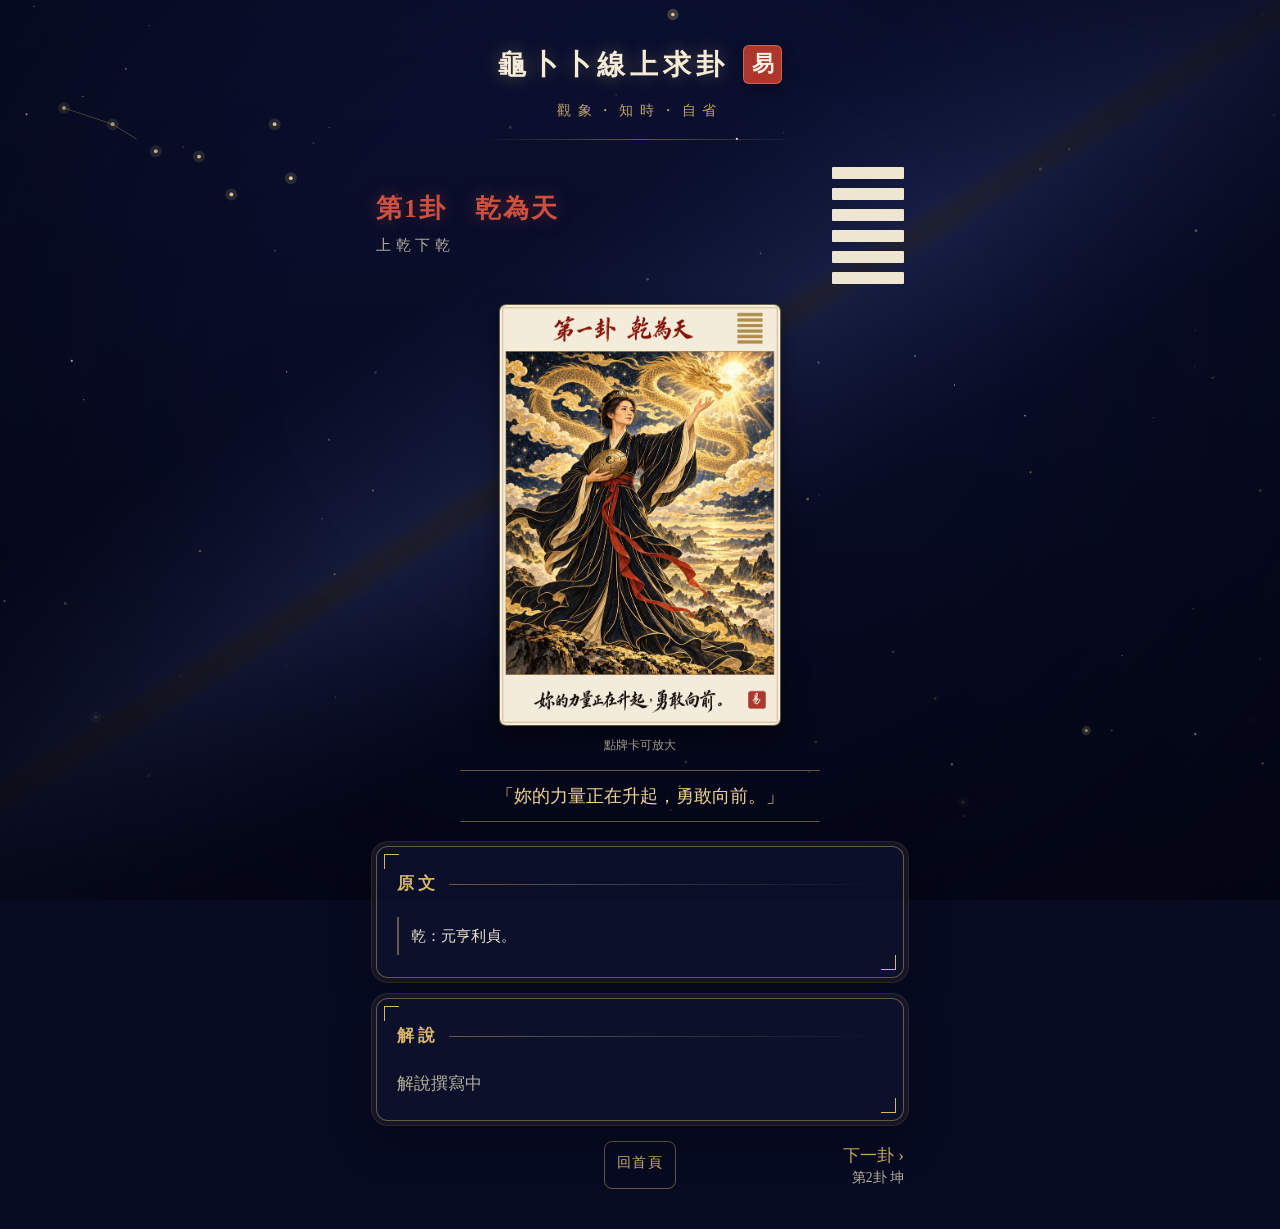
==== gua.html @ 10eeaedb "feat: 新增六十四卦卦典頁 Co-Authored-By: Claude Opus 5.5 <noreply@anthropic.com>" ====
<!DOCTYPE html>
<html lang="zh-Hant-TW">
<head>
  <meta charset="UTF-8">
  <meta name="viewport" content="width=device-width, initial-scale=1">
  <title>卦典｜龜卜卜線上求卦</title>
  <link rel="icon" href="images/favicon.svg" type="image/svg+xml">
  <link rel="icon" href="images/favicon-32.png" type="image/png" sizes="32x32">
  <link rel="apple-touch-icon" href="images/apple-touch-icon.png">
  <link rel="stylesheet" href="css/style.css">
</head>
<body>
  <canvas id="sky" aria-hidden="true"></canvas>
  <div class="sky-vignette" aria-hidden="true"></div>
  <div class="page">
    <header class="site-header">
      <div class="brand">
        <h1 class="site-title"><a href="index.html">龜卜卜線上求卦</a></h1>
        <span class="seal" aria-hidden="true">易</span>
      </div>
      <p class="tagline">觀象・知時・自省</p>
      <div class="header-rule" aria-hidden="true"></div>
    </header>

    <main class="site-main">
      <div class="gua-head">
        <div class="gua-head-text">
          <h2 class="gua-title" id="gua-title"></h2>
          <p class="gua-trigrams" id="gua-trigrams"></p>
        </div>
        <ol class="figure" id="gua-figure" aria-hidden="true"></ol>
      </div>

      <figure class="gua-card">
        <button class="hex-card" type="button" id="gua-card"><img alt=""></button>
        <figcaption class="hex-hint">點牌卡可放大</figcaption>
      </figure>

      <blockquote class="card-words" id="card-words"></blockquote>

      <section class="panel gua-section">
        <h2 class="panel-title">原文</h2>
        <blockquote class="gua-judgment" id="gua-judgment"></blockquote>
      </section>

      <section class="panel gua-section">
        <h2 class="panel-title">解說</h2>
        <p class="gua-pending">解說撰寫中</p>
      </section>

      <nav class="gua-nav" aria-label="換卦">
        <a class="gua-nav-prev" id="gua-prev" href="#"></a>
        <a class="btn btn-small gua-nav-home" href="index.html">回首頁</a>
        <a class="gua-nav-next" id="gua-next" href="#"></a>
      </nav>
    </main>
  </div>

  <div class="card-zoom" id="card-zoom" role="dialog" aria-modal="true" aria-label="牌卡放大檢視" hidden>
    <button class="hex-card" type="button" id="card-zoom-card" aria-label="關閉放大檢視"><img alt=""><img class="hex-flip" alt=""></button>
  </div>

  <script src="js/data.js"></script>
  <script src="js/yao.js"></script>
  <script src="js/gua-text.js"></script>
  <script src="js/hex-card.js"></script>
  <script src="js/gua.js"></script>
  <script src="js/sky.js"></script>
</body>
</html>
---- css/style.css ----
/* 龜卜卜六爻小幫手：星夜書齋 */
:root {
  --night: #070b22;
  --night-2: #0d1434;
  --glass: rgba(12, 18, 46, 0.84);
  --well: rgba(5, 9, 28, 0.55);
  --gold: #d6b46a;
  --gold-bright: #f0d48e;
  --gold-soft: rgba(214, 180, 106, 0.45);
  --gold-faint: rgba(214, 180, 106, 0.18);
  --text: #efe6d2;
  --text-soft: #b9b09c;
  --cinnabar: #b0352a;
  --cinnabar-light: #d0503f;
  --cinnabar-dark: #8e2a21;
  --moving: #f08a7a;
  --page-width: 560px;
  --font-serif: "Noto Serif TC", "Source Han Serif TC", "Songti TC", "PMingLiU", "MingLiU", serif;
  color-scheme: dark;
}

* { box-sizing: border-box; }

html { -webkit-text-size-adjust: 100%; }

body {
  margin: 0;
  min-height: 100vh;
  background-color: var(--night);
  background-image:
    radial-gradient(ellipse at 70% 0%, rgba(70, 90, 170, 0.35), transparent 60%),
    radial-gradient(ellipse at 10% 100%, rgba(214, 180, 106, 0.08), transparent 55%),
    linear-gradient(180deg, #0a1030 0%, #070b22 55%, #05071a 100%);
  background-attachment: fixed;
  color: var(--text);
  font-family: var(--font-serif);
  font-size: 17px;
  line-height: 1.75;
}

/* 背景星空（js/sky.js 畫在這張畫布上） */
#sky {
  position: fixed;
  inset: 0;
  z-index: 0;
  display: block;
  width: 100%;
  height: 100%;
}

.sky-vignette {
  position: fixed;
  inset: 0;
  z-index: 0;
  pointer-events: none;
  background: radial-gradient(ellipse at 50% 40%, transparent 40%, rgba(3, 5, 16, 0.65) 100%);
}

.page {
  position: relative;
  z-index: 1;
  max-width: var(--page-width);
  margin: 0 auto;
  padding: 0 16px;
  min-height: 100vh;
  display: flex;
  flex-direction: column;
}

/* 頁首 */
.site-header {
  padding: 40px 0 6px;
  text-align: center;
}

.brand {
  display: inline-flex;
  align-items: center;
  gap: 14px;
}

.site-title {
  margin: 0;
  font-size: 1.75rem;
  font-weight: 700;
  letter-spacing: 0.18em;
  color: #f6ecd6;
  text-shadow: 0 0 18px rgba(214, 180, 106, 0.35);
}

.seal {
  display: inline-flex;
  align-items: center;
  justify-content: center;
  width: 2.4rem;
  height: 2.4rem;
  flex-shrink: 0;
  background: var(--cinnabar);
  color: #fdf6e8;
  border-radius: 6px;
  font-size: 1.35rem;
  font-weight: 700;
  line-height: 1;
  box-shadow: inset 0 0 0 1px rgba(253, 246, 232, 0.25), 0 4px 14px rgba(0, 0, 0, 0.35);
}

.tagline {
  margin: 10px 0 0;
  font-size: 0.85rem;
  letter-spacing: 0.5em;
  color: var(--gold);
  opacity: 0.9;
}

.header-rule {
  max-width: 320px;
  height: 1px;
  margin: 16px auto 0;
  background: linear-gradient(90deg, transparent, var(--gold-soft), transparent);
}

/* 主內容 */
.site-main {
  flex: 1;
  padding: 20px 0 40px;
}

[hidden] { display: none !important; }

/* 區塊：深藍玻璃＋金色細框＋左上右下角飾 */
.panel,
.summary {
  position: relative;
  border: 1px solid var(--gold-soft);
  border-radius: 12px;
  background: var(--glass);
  box-shadow: 0 0 0 4px rgba(7, 11, 34, 0.6), 0 0 0 5px var(--gold-faint), 0 18px 40px rgba(0, 0, 0, 0.35);
  margin-bottom: 22px;
}

.panel { padding: 22px 20px; }

.panel::before,
.panel::after {
  content: "";
  position: absolute;
  width: 14px;
  height: 14px;
  border: 1px solid var(--gold);
  pointer-events: none;
}

.panel::before { top: 7px; left: 7px; border-right: 0; border-bottom: 0; }
.panel::after { bottom: 7px; right: 7px; border-left: 0; border-top: 0; }

.panel-title {
  display: flex;
  align-items: center;
  gap: 10px;
  margin: 0 0 18px;
  color: var(--gold);
  font-size: 1.05rem;
  font-weight: 700;
  letter-spacing: 0.25em;
}

.panel-title::after {
  content: "";
  flex: 1;
  height: 1px;
  background: linear-gradient(90deg, var(--gold-soft), transparent);
}

.step {
  display: inline-flex;
  align-items: center;
  justify-content: center;
  flex-shrink: 0;
  width: 26px;
  height: 26px;
  border: 1px solid var(--gold-soft);
  border-radius: 50%;
  font-size: 0.78rem;
  letter-spacing: 0;
  line-height: 1;
}

/* 表單欄位 */
.field { margin-bottom: 16px; }

.field-label {
  display: block;
  margin-bottom: 6px;
  color: var(--text-soft);
  font-size: 0.9rem;
  letter-spacing: 0.15em;
}

.input {
  width: 100%;
  min-height: 48px;
  padding: 8px 12px;
  border: 1px solid rgba(214, 180, 106, 0.3);
  border-radius: 8px;
  background: var(--well);
  color: var(--text);
  font-family: inherit;
  font-size: 1rem;
}

.input:focus {
  outline: none;
  border-color: var(--gold);
  box-shadow: 0 0 0 3px rgba(214, 180, 106, 0.15);
}

.input::placeholder { color: #7f7a6e; }

select.input option { background: var(--night-2); color: var(--text); }

.input-multiline {
  display: block;
  line-height: 1.6;
  resize: vertical;
}

.time-row {
  display: flex;
  flex-wrap: wrap;
  gap: 8px;
}

/* 窄螢幕放不下時，「填入現在時間」自動換到下一行 */
.time-row .input {
  flex: 1 1 240px;
  min-width: 0;
}

/* 按鈕：次要按鈕金框、主要按鈕朱紅漸層 */
.btn {
  min-height: 48px;
  padding: 8px 16px;
  border: 1px solid var(--gold-soft);
  border-radius: 8px;
  background: transparent;
  color: var(--gold);
  font-family: inherit;
  font-size: 1rem;
  letter-spacing: 0.08em;
  cursor: pointer;
  transition: background 0.2s, box-shadow 0.2s, border-color 0.2s;
}

.btn:hover { background: rgba(214, 180, 106, 0.08); border-color: var(--gold); }
.btn:active { background: rgba(214, 180, 106, 0.16); }

.btn:disabled {
  border-color: rgba(214, 180, 106, 0.18);
  color: #6f6a5f;
  background: transparent;
  cursor: not-allowed;
}

.btn-small {
  flex-shrink: 0;
  font-size: 0.9rem;
  padding: 8px 12px;
}

.btn-primary {
  border-color: #d86a59;
  background: linear-gradient(180deg, var(--cinnabar-light), var(--cinnabar));
  color: #fdf6e8;
  font-weight: 700;
  letter-spacing: 0.2em;
  box-shadow: 0 6px 18px rgba(176, 53, 42, 0.35);
}

.btn-primary:hover {
  border-color: #e07a69;
  background: linear-gradient(180deg, var(--cinnabar-light), var(--cinnabar));
  box-shadow: 0 8px 24px rgba(176, 53, 42, 0.5);
}

.btn-primary:active { background: var(--cinnabar-dark); }

.btn-primary:disabled {
  border-color: rgba(214, 180, 106, 0.18);
  background: rgba(255, 255, 255, 0.05);
  color: #6f6a5f;
  box-shadow: none;
}

.btn-block {
  display: block;
  width: 100%;
}

/* 摘要列 */
.summary {
  display: flex;
  align-items: center;
  gap: 12px;
  padding: 12px 14px;
  border-left: 3px solid var(--cinnabar);
}

.summary-text {
  flex: 1;
  min-width: 0;
  display: flex;
  flex-wrap: wrap;
  align-items: baseline;
  gap: 4px 10px;
  color: var(--text-soft);
  font-size: 0.95rem;
}

.summary-tag {
  padding: 0 8px;
  border-radius: 4px;
  background: var(--cinnabar);
  color: #fdf6e8;
  font-size: 0.85rem;
}

.summary-question {
  flex-basis: 100%;
  color: var(--text);
  font-weight: 700;
  overflow-wrap: anywhere;
  white-space: pre-line;
}

/* 擲卦區 */
.throw-buttons {
  display: grid;
  grid-template-columns: repeat(4, 1fr);
  gap: 8px;
  margin-bottom: 16px;
}

.throw-btn {
  display: flex;
  flex-direction: column;
  align-items: center;
  gap: 6px;
  min-height: 72px;
  padding: 10px 4px;
  border: 1px solid rgba(214, 180, 106, 0.3);
  border-radius: 10px;
  background: var(--well);
  color: var(--text);
  font-family: inherit;
  font-size: 1.05rem;
  font-weight: 700;
  cursor: pointer;
  transition: background 0.2s, border-color 0.2s;
}

.throw-btn:hover { border-color: var(--gold); background: rgba(214, 180, 106, 0.08); }
.throw-btn:active { background: rgba(214, 180, 106, 0.16); }

.coins {
  display: flex;
  gap: 3px;
}

.coin {
  display: inline-flex;
  align-items: center;
  justify-content: center;
  width: 18px;
  height: 18px;
  border-radius: 50%;
  border: 1.5px solid var(--gold);
  font-size: 10px;
  font-weight: 400;
  line-height: 1;
}

.coin-back { background: var(--gold); }

.coin-face { background: transparent; color: var(--gold); }

.coin-note {
  margin: -4px 0 16px;
  color: var(--text-soft);
  font-size: 0.85rem;
  line-height: 1.6;
}

.coin-note p { margin: 0 0 2px; }

.coin-note strong { color: var(--text); }

.coin-note ul {
  margin: 0;
  padding-left: 1.2em;
}

/* 卦象：第一擲在最下面，往上長 */
.hexagram-log {
  display: flex;
  flex-direction: column-reverse;
  gap: 10px;
  margin: 0 0 16px;
  padding: 14px 12px;
  list-style: none;
  border: 1px solid var(--gold-faint);
  border-radius: 8px;
  background: var(--well);
}

.yao-row {
  display: flex;
  align-items: center;
  gap: 8px;
}

.yao {
  display: flex;
  justify-content: space-between;
  flex-shrink: 0;
  width: 84px;
  height: 12px;
}

.yao i {
  display: block;
  height: 100%;
  background: var(--text);
  border-radius: 1px;
}

.yao-yang i { width: 100%; }

.yao-yin i { width: 42%; }

.yao-mark {
  flex-shrink: 0;
  width: 1.2em;
  text-align: center;
  font-weight: 700;
}

.yao-note {
  flex: 1;
  min-width: 0;
  color: var(--text-soft);
  font-size: 0.85rem;
  line-height: 1.4;
}

.is-moving .yao i { background: var(--cinnabar-light); }

.is-moving .yao-mark,
.is-moving .yao-note { color: var(--moving); }

/* 結果區 */
.result-figures {
  display: flex;
  justify-content: center;
  align-items: center;
  gap: 18px;
  margin-bottom: 14px;
  padding: 16px 8px 18px;
  border: 1px solid var(--gold-faint);
  border-radius: 8px;
  background: var(--well);
}

.figure-col {
  display: flex;
  flex-direction: column;
  align-items: center;
}

.figure-name {
  margin: 0 0 10px;
  color: var(--gold-bright);
  font-size: 1.1rem;
  font-weight: 700;
  line-height: 1.2;
}

.figure {
  display: flex;
  flex-direction: column;
  gap: 7px;
  margin: 0;
  padding: 0;
  list-style: none;
}

/* 每一行固定高度，本卦與變卦的爻才會一對一對齊 */
.figure-row {
  display: flex;
  align-items: center;
  gap: 6px;
  height: 14px;
}

.figure-row .yao-mark { line-height: 1; }

.yao-lg {
  width: 72px;
  height: 12px;
}

/* 變卦不標 ○ ✕，但留出同樣寬度，兩邊卦象才會對稱 */
.figure-changed .yao-mark { visibility: hidden; }

.figure-arrow {
  font-size: 1.4rem;
  color: var(--gold);
}

/* 卦象牌卡：本卦、變卦並排；變卦只把中間的畫左右翻轉，上下的字與卦畫不翻 */
.hex-cards {
  display: flex;
  justify-content: center;
  align-items: center;
  gap: 10px;
}

.hex-card-col {
  flex: 0 1 240px;
  min-width: 0;
  margin: 0;
}

.hex-card-col figcaption {
  margin-top: 8px;
  text-align: center;
  color: var(--text-soft);
  font-size: 0.8rem;
  letter-spacing: 0.4em;
}

.hex-card {
  position: relative;
  display: block;
  width: 100%;
  padding: 0;
  border: 0;
  border-radius: 6px;
  overflow: hidden;
  background: #1a1d2e;
  aspect-ratio: 683 / 1024;
  cursor: zoom-in;
  box-shadow: 0 0 0 1px var(--gold-soft), 0 10px 26px rgba(0, 0, 0, 0.5);
  transition: transform 0.25s, box-shadow 0.25s;
}

.hex-card:hover {
  transform: translateY(-3px);
  box-shadow: 0 0 0 1px var(--gold), 0 0 24px rgba(214, 180, 106, 0.35), 0 14px 30px rgba(0, 0, 0, 0.5);
}

.hex-card:focus-visible { outline: 2px solid var(--gold-bright); outline-offset: 3px; }

.hex-card img {
  position: absolute;
  inset: 0;
  display: block;
  width: 100%;
  height: 100%;
}

/* 插畫區在原圖 y=170～1352、x=22～1002（1024×1536），左右對稱，翻轉後位置不變 */
.hex-card .hex-flip {
  display: none;
  transform: scaleX(-1);
  clip-path: inset(11.07% 2.15% 11.98% 2.15%);
}

.hex-card.is-mirror .hex-flip { display: block; }

.hex-arrow {
  flex: none;
  margin-bottom: 26px;
  color: var(--gold);
  font-size: 1.4rem;
}

.hex-hint {
  margin: 10px 0 18px;
  text-align: center;
  color: var(--text-soft);
  font-size: 0.75rem;
}

/* 我的啟發 */
.insight { margin-bottom: 20px; }

/* 至少 3 行高；手機一行字少，打滿 60 字時框跟著長高，不出現捲軸 */
.insight .input {
  font-size: 1rem;
  line-height: 1.7;
  resize: none;
  field-sizing: content;
  min-height: calc(1.7em * 3 + 18px);
}

.insight-count {
  margin: 4px 0 0;
  text-align: right;
  color: var(--text-soft);
  font-size: 0.75rem;
}

.insight-count.is-full { color: var(--moving); }

/* 下載紀念圖 */
.btn-keep {
  display: block;
  margin: -6px auto 22px;
  padding: 8px 22px;
}

/* 牌卡放大檢視：點一下關閉 */
.card-zoom {
  position: fixed;
  inset: 0;
  z-index: 20;
  display: flex;
  align-items: center;
  justify-content: center;
  padding: 16px;
  background: rgba(3, 5, 16, 0.92);
}

.card-zoom[hidden] { display: none; }

.card-zoom .hex-card {
  width: min(100%, calc((100vh - 32px) * 683 / 1024));
  width: min(100%, calc((100dvh - 32px) * 683 / 1024));
  max-width: 683px;
  border-radius: 8px;
  cursor: zoom-out;
  box-shadow: 0 0 40px rgba(214, 180, 106, 0.25);
}

.card-zoom .hex-card:hover { transform: none; }

body.zoom-open { overflow: hidden; }

.result-zhande {
  margin: 0 0 14px;
  text-align: center;
  color: var(--gold-bright);
  font-size: 1.45rem;
  font-weight: 700;
  letter-spacing: 0.15em;
  text-shadow: 0 0 20px rgba(240, 212, 142, 0.35);
}

.result-quiet {
  margin: -6px 0 16px;
  text-align: center;
  color: var(--text-soft);
}

.result-gua { margin-bottom: 14px; }

.gua-name {
  margin: 0 0 4px;
  color: var(--gold);
  font-weight: 700;
}

.gua-judgment {
  margin: 0;
  padding: 6px 12px;
  border-left: 2px solid var(--gold-soft);
  color: var(--text);
  font-size: 0.95rem;
}

.result-moving {
  margin: 0;
  color: var(--moving);
  font-weight: 700;
}

/* 複製區 */
.copy-area .panel-title { margin-bottom: 4px; }

.copy-area {
  display: flex;
  flex-direction: column;
  gap: 12px;
}

.copy-fail {
  margin: 0;
  color: var(--moving);
  font-size: 0.9rem;
}

.note-preview summary {
  cursor: pointer;
  color: var(--text-soft);
  padding: 4px 0;
}

.note-preview pre {
  margin: 8px 0 0;
  padding: 12px;
  max-height: 60vh;
  overflow: auto;
  border: 1px solid var(--gold-faint);
  border-radius: 8px;
  background: var(--well);
  color: var(--text);
  font-size: 0.8rem;
  line-height: 1.6;
  white-space: pre-wrap;
  overflow-wrap: anywhere;
}

/* 手機：卦象縮小一點才放得下 */
@media (max-width: 420px) {
  .result-figures { gap: 10px; }
  .yao-lg { width: 60px; }
  .panel { padding: 22px 16px; }
}

@media (max-width: 360px) {
  .result-figures { gap: 6px; }
  .yao-lg { width: 50px; }
}

.nowrap { display: inline-block; }

@media (max-width: 380px) {
  body { font-size: 16px; }
  .site-title { font-size: 1.4rem; letter-spacing: 0.1em; }
  .tagline { letter-spacing: 0.35em; }
}

/* 卦典頁（gua.html） */
.site-title a {
  color: inherit;
  text-decoration: none;
}

.gua-head {
  display: flex;
  align-items: center;
  justify-content: space-between;
  gap: 16px;
  margin-bottom: 20px;
}

.gua-title {
  margin: 0;
  color: var(--cinnabar-light);
  font-size: 1.6rem;
  line-height: 1.3;
  letter-spacing: 0.08em;
  text-shadow: 0 0 18px rgba(208, 80, 63, 0.35);
}

.gua-trigrams {
  margin: 6px 0 0;
  color: var(--text-soft);
  font-size: 0.95rem;
  letter-spacing: 0.3em;
}

.gua-head .figure { flex: none; }

.gua-card {
  max-width: 280px;
  margin: 0 auto;
}

.gua-card .hex-hint { margin-bottom: 0; }

.card-words {
  max-width: 360px;
  margin: 14px auto 24px;
  padding: 10px 8px;
  border-top: 1px solid var(--gold-soft);
  border-bottom: 1px solid var(--gold-soft);
  color: var(--gold-bright);
  font-size: 1.1rem;
  text-align: center;
}

.gua-section { margin-bottom: 20px; }

.gua-pending {
  margin: 0;
  color: var(--text-soft);
}

.gua-nav {
  display: grid;
  grid-template-columns: 1fr auto 1fr;
  align-items: center;
  gap: 10px;
  margin-top: 8px;
}

.gua-nav-prev,
.gua-nav-next {
  color: var(--gold);
  text-decoration: none;
  line-height: 1.4;
}

.gua-nav-next { text-align: right; }

.gua-nav-prev:hover,
.gua-nav-next:hover { color: var(--gold-bright); }

.gua-nav-name {
  display: block;
  color: var(--text-soft);
  font-size: 0.85rem;
}

.gua-nav-home { grid-column: 2; text-decoration: none; }
.gua-nav-next { grid-column: 3; }

@media (max-width: 380px) {
  .gua-title { font-size: 1.3rem; letter-spacing: 0.04em; }
  .gua-head .yao-lg { width: 50px; }
}
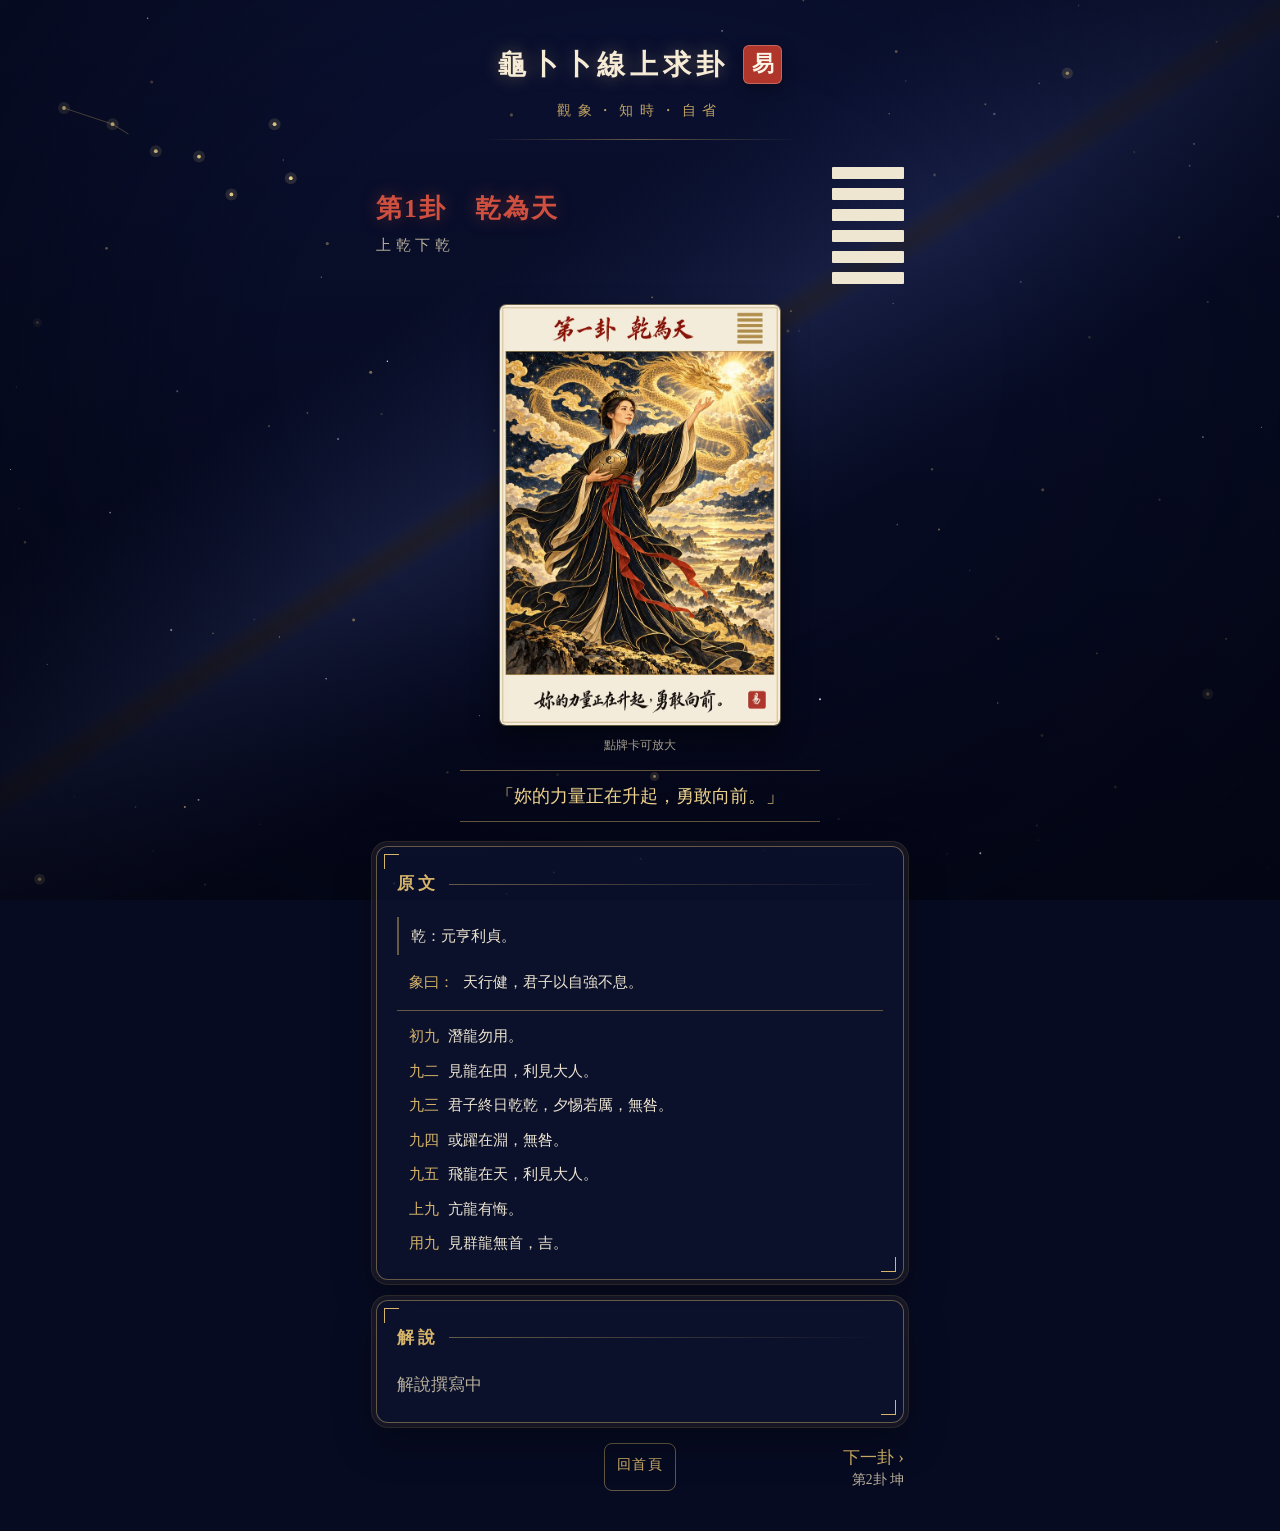
==== commit 7c52b461: "feat: 卦典頁新增爻辭與大象傳 Co-Authored-By: Claude Opus 5.5 <noreply@anthropic.com>" ====
--- a/gua.html
+++ b/gua.html
@@ -41,6 +41,8 @@
       <section class="panel gua-section">
         <h2 class="panel-title">原文</h2>
         <blockquote class="gua-judgment" id="gua-judgment"></blockquote>
+        <p class="gua-xiang"><span class="gua-label">象曰：</span><span id="gua-xiang"></span></p>
+        <ol class="gua-yao" id="gua-yao"></ol>
       </section>
 
       <section class="panel gua-section">
--- a/css/style.css
+++ b/css/style.css
@@ -792,6 +792,33 @@
 
 .gua-section { margin-bottom: 20px; }
 
+/* 原文：象曰、爻辭；爻題用古金色，和經文隔開 */
+.gua-label {
+  margin-right: 0.6em;
+  color: var(--gold);
+}
+
+.gua-xiang {
+  margin: 14px 0 0;
+  padding: 0 12px;
+  font-size: 0.95rem;
+}
+
+.gua-yao {
+  margin: 14px 0 0;
+  padding: 12px 12px 0;
+  border-top: 1px solid var(--gold-soft);
+  list-style: none;
+  font-size: 0.95rem;
+}
+
+.gua-yao li {
+  padding-left: 2.6em;
+  text-indent: -2.6em;
+}
+
+.gua-yao li + li { margin-top: 8px; }
+
 .gua-pending {
   margin: 0;
   color: var(--text-soft);
@@ -830,3 +857,87 @@
   .gua-title { font-size: 1.3rem; letter-spacing: 0.04em; }
   .gua-head .yao-lg { width: 50px; }
 }
+
+/* 結果區卦名可點：新分頁打開卦典頁 */
+.gua-link {
+  color: inherit;
+  text-decoration: underline;
+  text-decoration-color: var(--gold-soft);
+  text-underline-offset: 4px;
+}
+
+.gua-link:hover { color: var(--gold-bright); text-decoration-color: var(--gold); }
+
+/* 首頁最下方「六十四卦」：8 欄 × 8 列，手機上也是 8 欄 */
+.gua-index .panel-title { margin-bottom: 4px; }
+
+.gua-index-hint {
+  margin: 0 0 14px;
+  color: var(--text-soft);
+  font-size: 0.9rem;
+}
+
+.gua-grid {
+  display: grid;
+  grid-template-columns: repeat(8, minmax(0, 1fr));
+  gap: 4px;
+  margin: 0;
+  padding: 0;
+  list-style: none;
+}
+
+.gua-cell {
+  display: flex;
+  flex-direction: column;
+  align-items: center;
+  gap: 5px;
+  padding: 8px 0 4px;
+  border: 1px solid transparent;
+  border-radius: 6px;
+  color: var(--text);
+  text-decoration: none;
+}
+
+.gua-cell:hover { border-color: var(--gold-soft); background: rgba(214, 180, 106, 0.08); }
+.gua-cell:hover .gua-cell-name { color: var(--gold-bright); }
+.gua-cell:focus-visible { outline: 2px solid var(--gold-bright); outline-offset: 1px; }
+
+.mini-figure {
+  display: flex;
+  flex-direction: column;
+  gap: 2px;
+  width: 20px;
+}
+
+.mini-yao {
+  display: flex;
+  justify-content: space-between;
+  height: 3px;
+}
+
+.mini-yao i {
+  display: block;
+  height: 100%;
+  background: var(--gold);
+}
+
+.gua-cell-name {
+  font-size: 1.05rem;
+  line-height: 1.6;
+  white-space: nowrap;
+}
+
+/* 兩個字的卦名（小畜、噬嗑、既濟……）縮小，才放得進窄格 */
+.gua-cell-name.is-long {
+  font-size: 0.9rem;
+  line-height: calc(1.05rem * 1.6);
+}
+
+@media (max-width: 440px) {
+  .gua-cell-name.is-long { font-size: 0.8rem; letter-spacing: -0.02em; }
+}
+
+@media (max-width: 380px) {
+  .gua-grid { gap: 2px; }
+  .gua-cell-name.is-long { font-size: 0.75rem; }
+}
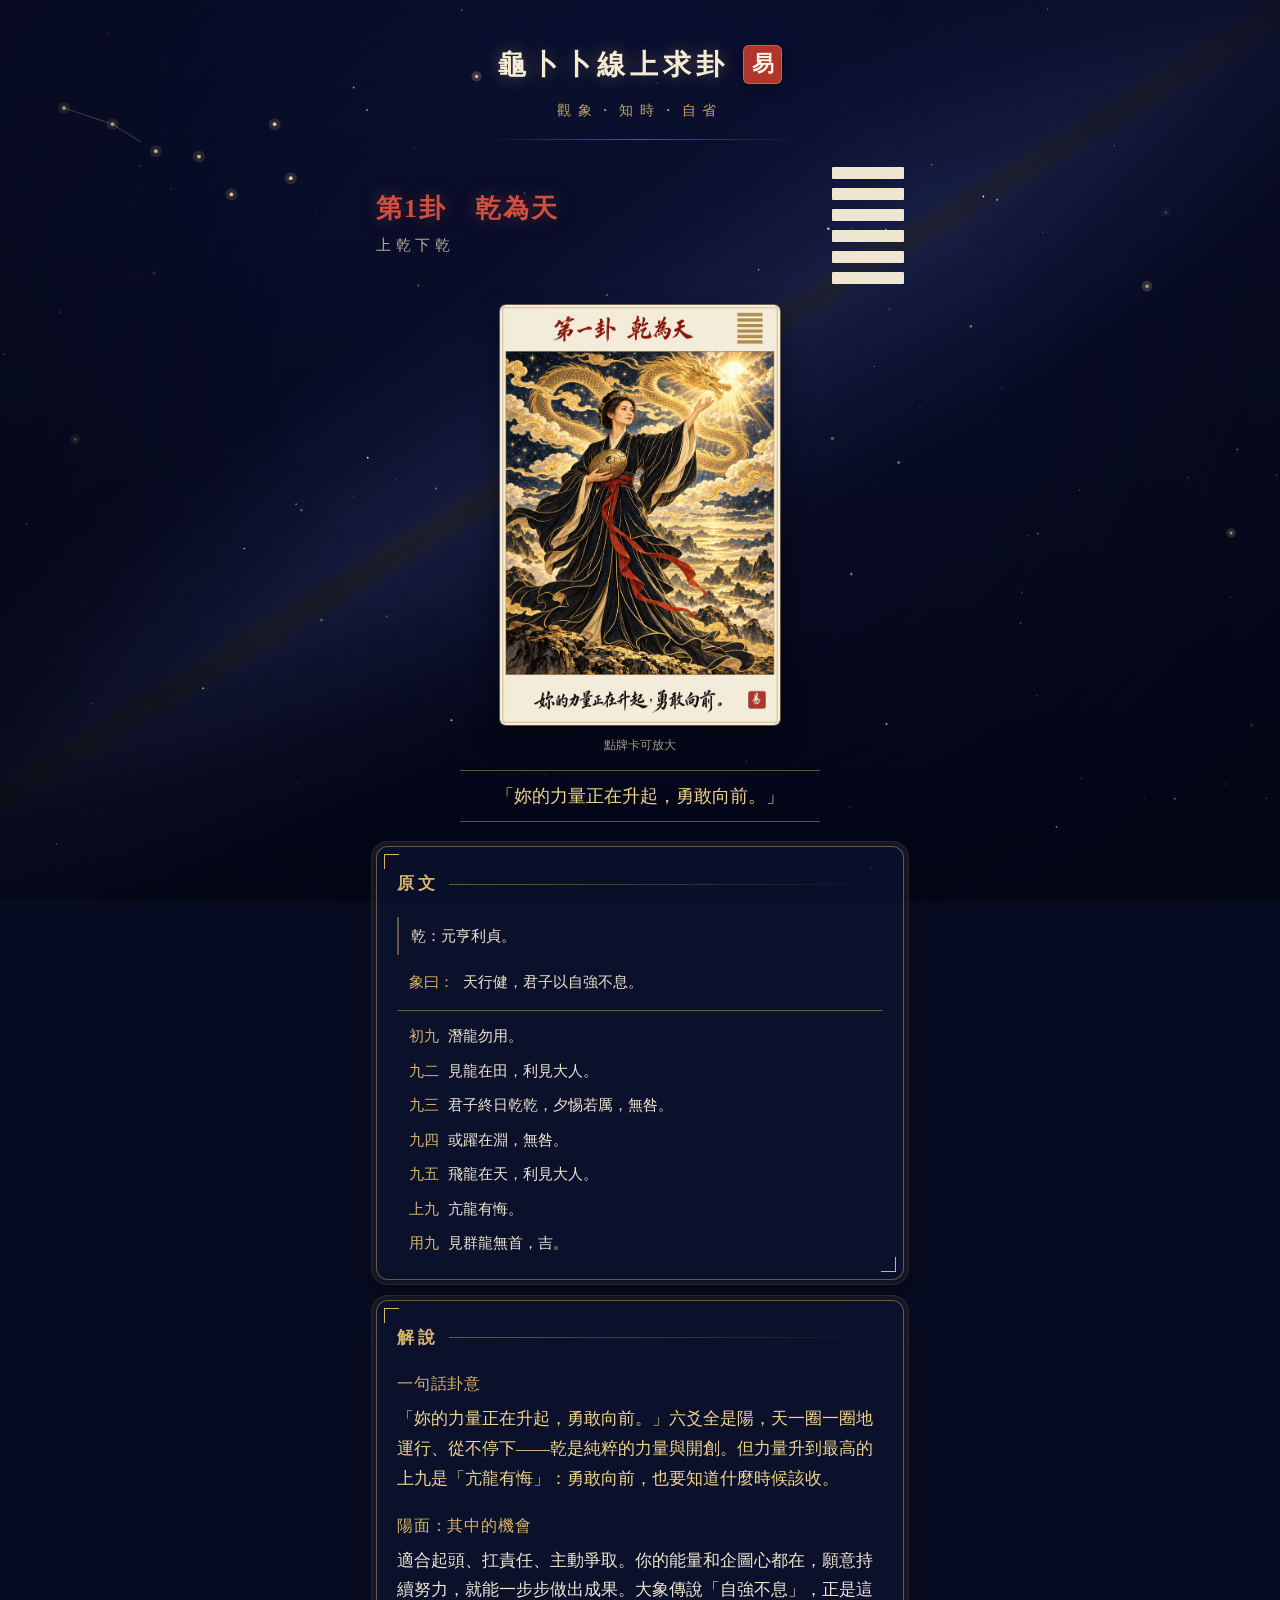
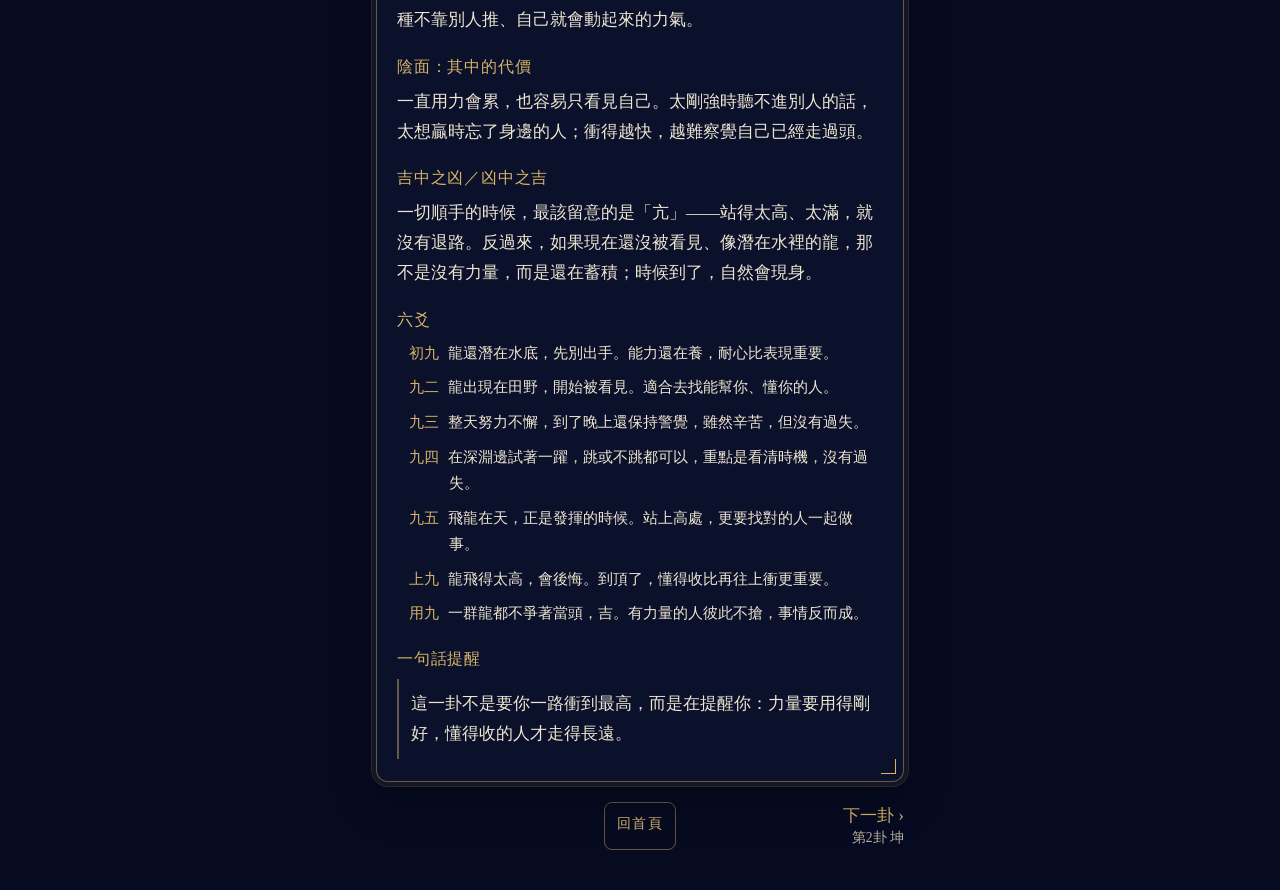
==== commit e125a1b3: "feat: 卦典頁加上第1～8卦解說 Co-Authored-By: Claude Opus 5.5 <noreply@anthropic.com>" ====
--- a/gua.html
+++ b/gua.html
@@ -47,7 +47,21 @@
 
       <section class="panel gua-section">
         <h2 class="panel-title">解說</h2>
-        <p class="gua-pending">解說撰寫中</p>
+        <p class="gua-pending" id="gua-pending">解說撰寫中</p>
+        <div class="gua-commentary" id="gua-commentary" hidden>
+          <h3 class="gua-sub">一句話卦意</h3>
+          <p class="gua-meaning" id="c-meaning"></p>
+          <h3 class="gua-sub">陽面：其中的機會</h3>
+          <p id="c-yang"></p>
+          <h3 class="gua-sub">陰面：其中的代價</h3>
+          <p id="c-yin"></p>
+          <h3 class="gua-sub">吉中之凶／凶中之吉</h3>
+          <p id="c-flip"></p>
+          <h3 class="gua-sub">六爻</h3>
+          <ol class="gua-yao gua-yao-plain" id="c-yao"></ol>
+          <h3 class="gua-sub">一句話提醒</h3>
+          <p class="gua-remind" id="c-remind"></p>
+        </div>
       </section>
 
       <nav class="gua-nav" aria-label="換卦">
--- a/css/style.css
+++ b/css/style.css
@@ -185,6 +185,47 @@
   line-height: 1;
 }
 
+/* 新手說明框：點標題展開／收起 */
+.guide > summary {
+  cursor: pointer;
+  list-style: none;
+  margin-bottom: 0;
+  padding: 4px 0;
+}
+
+.guide > summary::-webkit-details-marker { display: none; }
+
+.guide[open] > summary { margin-bottom: 14px; }
+
+.guide-mark {
+  order: 2;
+  flex-shrink: 0;
+  font-size: 1.2rem;
+  letter-spacing: 0;
+  transition: transform 0.2s ease;
+}
+
+.guide[open] .guide-mark { transform: rotate(180deg); }
+
+.guide-steps {
+  margin: 0;
+  padding-left: 1.4em;
+  color: var(--text);
+  line-height: 1.8;
+}
+
+.guide-steps li + li { margin-top: 12px; }
+
+.guide-steps li::marker { color: var(--gold); }
+
+.guide-steps p { margin: 0; }
+
+.guide-step-title {
+  color: var(--gold);
+  font-weight: 700;
+  letter-spacing: 0.08em;
+}
+
 /* 表單欄位 */
 .field { margin-bottom: 16px; }
 
@@ -824,6 +865,32 @@
   color: var(--text-soft);
 }
 
+/* 解說：小標用古金色，段落之間留白；六爻白話不加上方分隔線 */
+.gua-sub {
+  margin: 18px 0 6px;
+  color: var(--gold);
+  font-size: 1rem;
+  font-weight: normal;
+  letter-spacing: 0.05em;
+}
+
+.gua-commentary > .gua-sub:first-child { margin-top: 0; }
+
+.gua-commentary p { margin: 0; }
+
+.gua-meaning { color: var(--gold-bright); }
+
+.gua-yao-plain {
+  margin-top: 0;
+  padding-top: 0;
+  border-top: 0;
+}
+
+.gua-remind {
+  padding: 10px 12px;
+  border-left: 2px solid var(--gold-soft);
+}
+
 .gua-nav {
   display: grid;
   grid-template-columns: 1fr auto 1fr;
@@ -941,3 +1008,37 @@
   .gua-grid { gap: 2px; }
   .gua-cell-name.is-long { font-size: 0.75rem; }
 }
+
+/* 自選卦做紀念圖：選卦模式下，本卦／變卦格子加朱紅框、角上小字「本」「變」 */
+.pick-toggle { display: block; margin: 0 0 12px; }
+
+.gua-cell { position: relative; }
+
+.gua-grid.is-picking .gua-cell { cursor: pointer; }
+
+.gua-cell.is-picked,
+.gua-cell.is-picked:hover {
+  border-color: var(--cinnabar-light);
+  background: rgba(176, 53, 42, 0.16);
+}
+
+/* 角標壓在格子右上角外緣，手機窄格也不會蓋到卦畫 */
+.pick-mark {
+  position: absolute;
+  top: -6px;
+  right: -4px;
+  z-index: 1;
+  padding: 2px 3px;
+  border-radius: 3px;
+  background: var(--cinnabar);
+  color: #fdf6e8;
+  font-size: 0.65rem;
+  font-weight: 700;
+  line-height: 1;
+}
+
+.pick-mark:empty { display: none; }
+
+.pick-preview { margin-top: 22px; }
+
+.pick-preview .btn-keep { margin-bottom: 4px; }
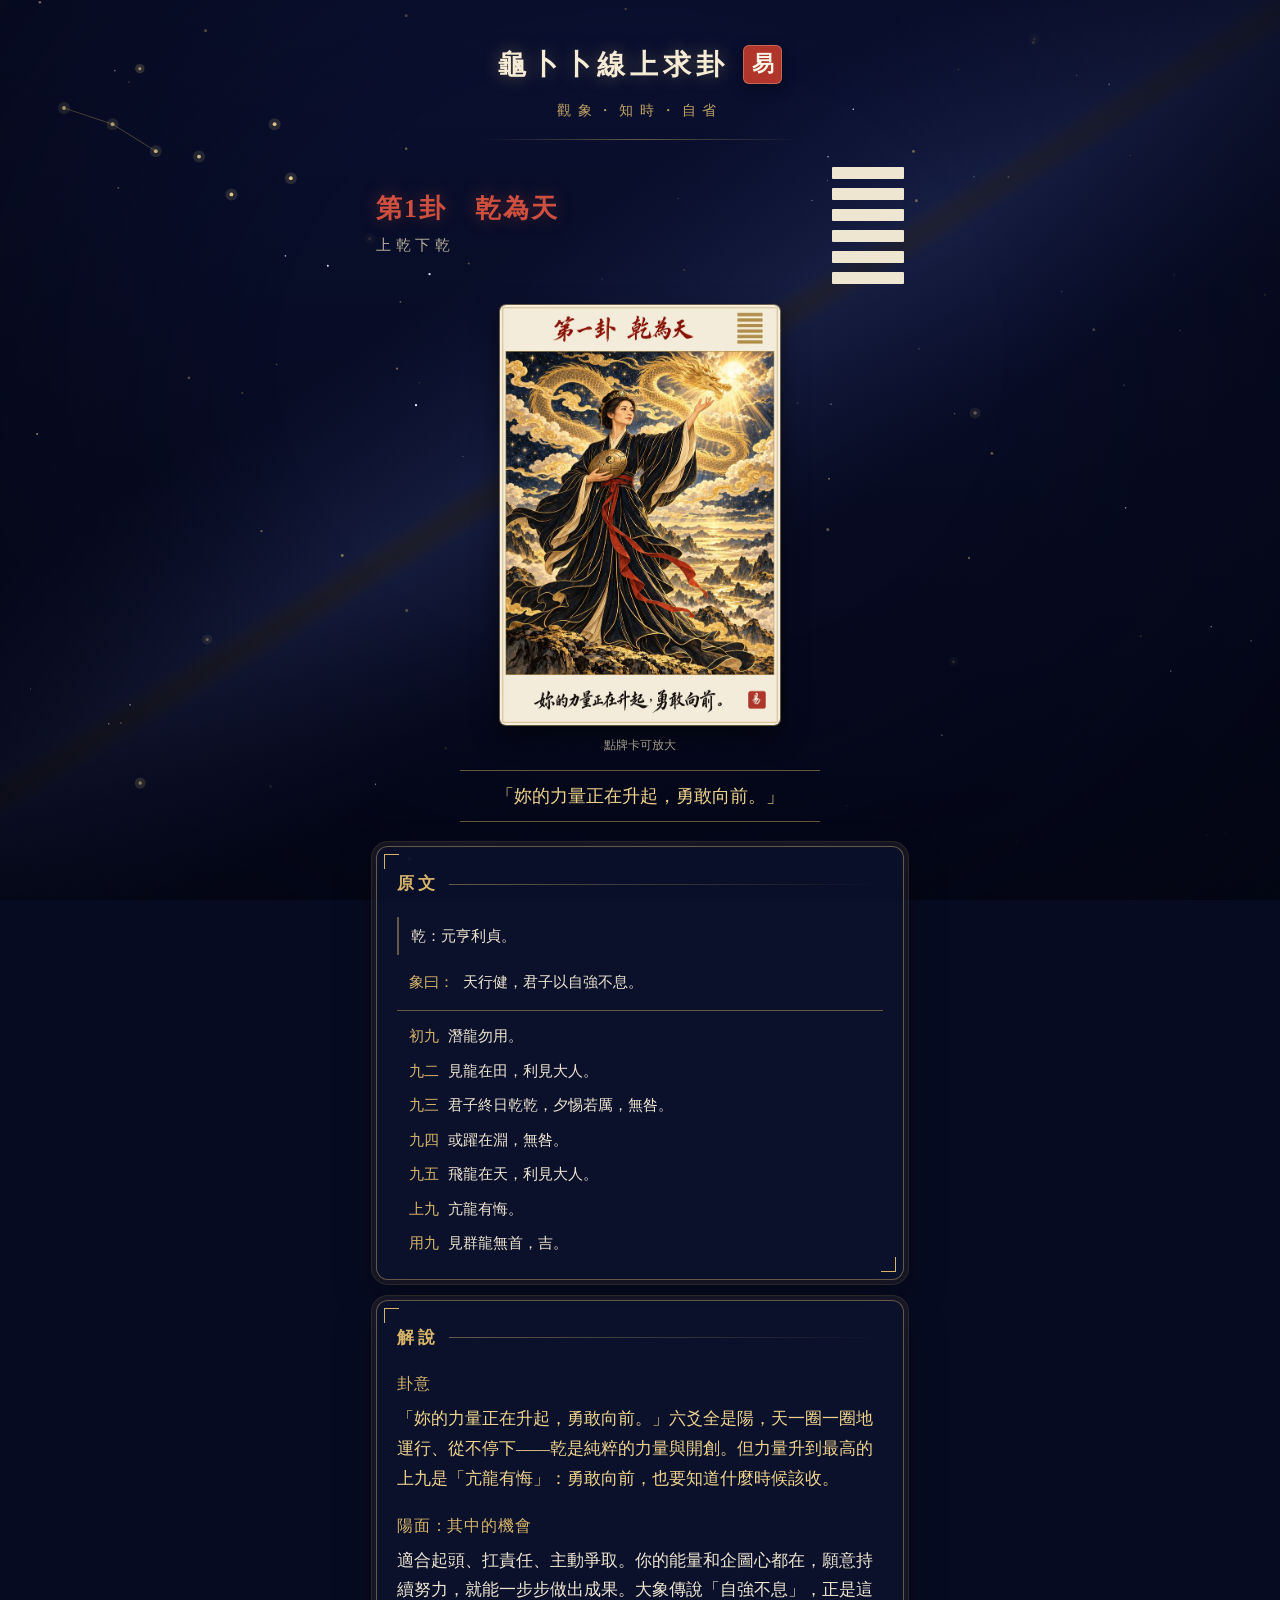
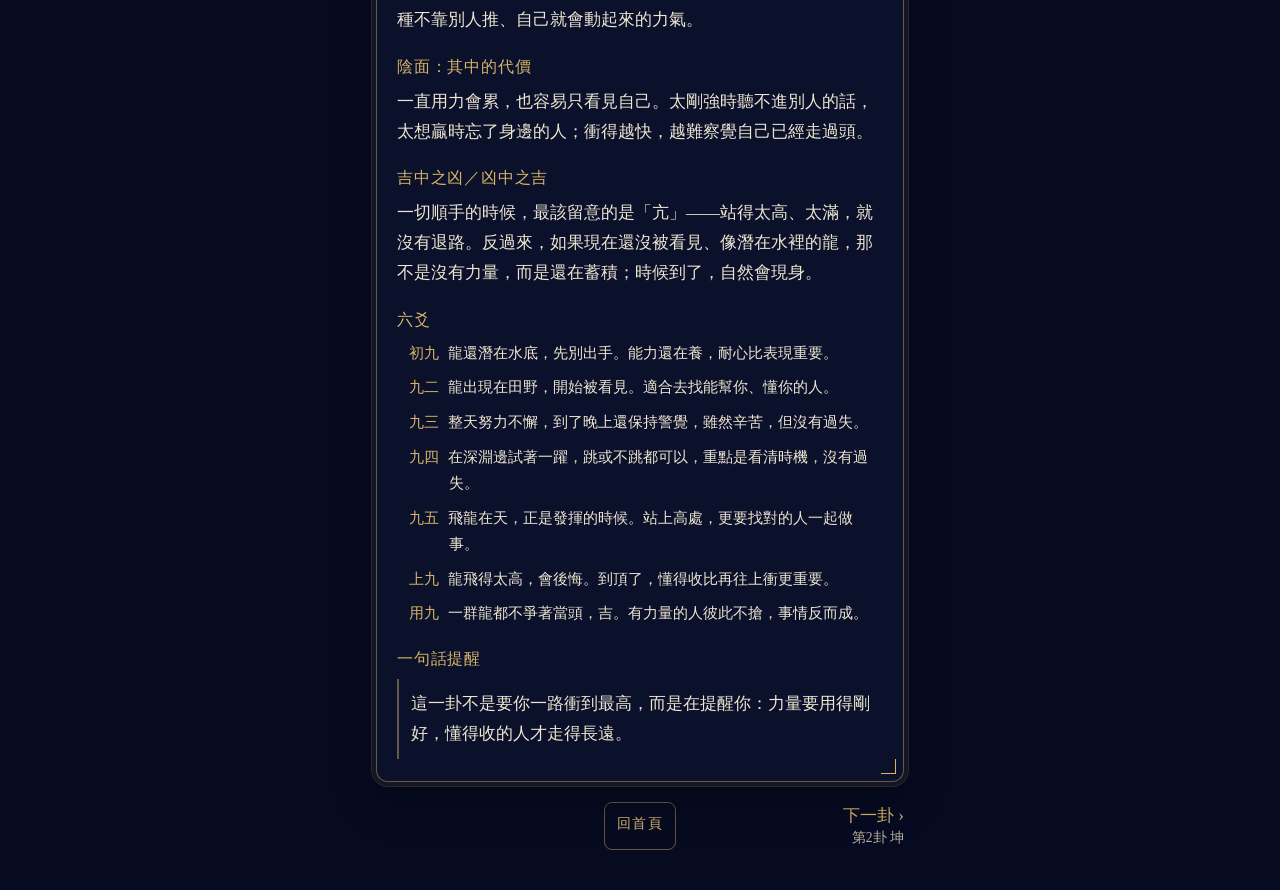
==== commit 905d18de: "feat: 卦典頁完成64卦解說並將標題改為卦意 Co-Authored-By: Claude Opus 5.5 <noreply@anthropic.com>" ====
--- a/gua.html
+++ b/gua.html
@@ -49,7 +49,7 @@
         <h2 class="panel-title">解說</h2>
         <p class="gua-pending" id="gua-pending">解說撰寫中</p>
         <div class="gua-commentary" id="gua-commentary" hidden>
-          <h3 class="gua-sub">一句話卦意</h3>
+          <h3 class="gua-sub">卦意</h3>
           <p class="gua-meaning" id="c-meaning"></p>
           <h3 class="gua-sub">陽面：其中的機會</h3>
           <p id="c-yang"></p>
